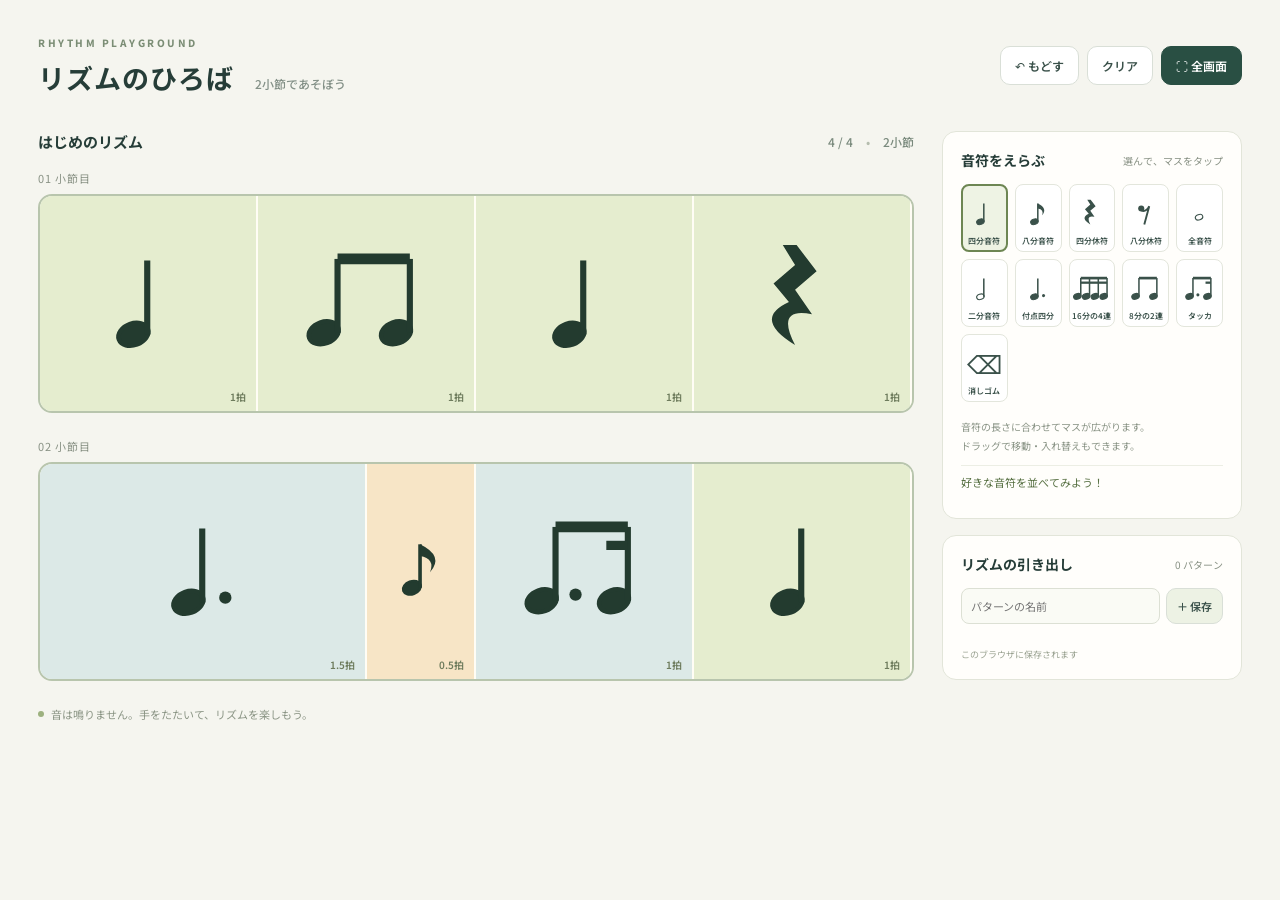
==== rhythm-standalone.html @ ad48a7c7 "Add two-bar rhythm playground with standalone offline app" ====
<!doctype html>
<html lang="ja"><head><meta charset="UTF-8"><meta name="viewport" content="width=device-width,initial-scale=1"><title>リズムのひろば</title><style>@import url('https://fonts.googleapis.com/css2?family=Noto+Sans+JP:wght@400;500;600;700;800&display=swap');
:root{font-family:'Noto Sans JP',sans-serif;color:#263d38;background:#f5f5ef;font-synthesis:none}*{box-sizing:border-box}body{margin:0;padding:28px 38px 16px}button,input{font:inherit}button{cursor:pointer;border:1px solid #d9dfd7;border-radius:10px;background:#fff;color:#3a514a;padding:10px 14px;font-weight:600}button:hover{background:#edf1e8}button:focus-visible,input:focus-visible{outline:3px solid #df9f46;outline-offset:3px}.eyebrow{font-size:10px;font-weight:800;letter-spacing:2.5px;color:#7b8d75}header{display:flex;justify-content:space-between;align-items:center;margin-bottom:28px}h1{font-size:27px;letter-spacing:1px;margin:6px 0}h1 span{font-size:12px;font-weight:500;letter-spacing:0;margin-left:14px;color:#839087}.header-actions{display:flex;gap:8px}.header-actions button{font-size:12px}#fullscreen{background:#294f43;color:white;border-color:#294f43}main{display:grid;grid-template-columns:minmax(0,1fr) 300px;gap:28px;max-width:1800px;margin:auto}.workspace{min-width:0}.board-heading{display:flex;justify-content:space-between;align-items:center;margin:0 0 18px;font-weight:700;font-size:15px}.meter{font-size:12px;color:#7a8a7d;font-weight:500}.meter i{padding:0 10px;color:#b5bdae}#board{display:flex;flex-direction:column;gap:25px}.bar-label{font-size:11px;color:#889184;margin-bottom:8px;letter-spacing:1px}.bar{position:relative;width:100%;aspect-ratio:4;display:grid;grid-template-columns:repeat(4,1fr);border:2px solid #b8c5ad;border-radius:14px;overflow:hidden;background:#fffef9}.beat{border-right:2px solid #dce3d3;position:relative}.beat:last-child{border:0}.beat-number{position:absolute;bottom:8px;left:12px;color:#a8b29f;font-size:11px;font-weight:600}.slot{position:absolute;top:0;bottom:0;border:0;border-radius:0;padding:0;background:transparent;width:12.5%}.slot:hover{background:#ecf0e3}.note{position:absolute;top:0;bottom:0;padding:12px 6px 22px;border:0;border-right:2px solid #fffdf5;border-radius:0;display:flex;align-items:center;justify-content:center;background:#e5edcf;color:#233b2f;cursor:grab}.note:hover{background:#d8e5b9}.note[data-kind="eighth"],.note[data-kind="eighthRest"]{background:#f7e5c6}.note[data-kind="dotted"],.note[data-kind="takka"]{background:#dce9e7}.note[data-kind="half"],.note[data-kind="whole"]{background:#e8e3f0}.note svg{height:85%;width:100%;max-width:210px;overflow:visible;pointer-events:none}.note .duration{position:absolute;bottom:7px;right:10px;font-size:10px;color:#6e7c5d}.tools,.saved{background:#fffefb;border:1px solid #e2e5d9;border-radius:14px;padding:18px}.section-title{display:flex;align-items:center;justify-content:space-between;gap:8px;margin-bottom:14px}h2{font-size:14px;margin:0}.section-title>span{font-size:10px;color:#889184}#palette{display:grid;grid-template-columns:repeat(5,1fr);gap:7px}.pick{padding:6px 2px 5px;border-radius:8px;display:flex;align-items:center;flex-direction:column;border:1px solid #e3e6dc;min-width:0}.pick svg{width:40px;height:44px}.pick span{font-size:8px;white-space:nowrap}.pick.active{border:2px solid #6d8653;background:#eef3e4;padding:5px 1px 4px}.hint{font-size:10px;line-height:1.9;color:#8a9486;margin:15px 0 10px}#message{font-size:11px;color:#577042;min-height:35px;padding-top:8px;border-top:1px solid #eceee4}.saved{margin-top:16px}.save-form{display:flex;gap:6px}input{min-width:0;width:100%;border:1px solid #dce0d4;border-radius:8px;padding:9px;font-size:11px;background:#fafbf5}.save-form button{white-space:nowrap;padding:8px 10px;font-size:11px;background:#edf2e4}#patterns{margin-top:12px;display:flex;flex-direction:column;gap:6px}.pattern{display:flex;align-items:center;border:1px solid #e8ebdf;border-radius:8px;overflow:hidden}.pattern.chosen{border-color:#8da577;background:#f0f4e9}.load{flex:1;text-align:left;border:0;background:transparent;padding:10px;font-size:11px;border-radius:0}.delete{border:0;background:transparent;color:#a0a998;padding:8px 10px;font-size:15px}.storage-note{font-size:9px;color:#9aa291;margin:12px 0 0}footer{font-size:11px;color:#8b9585;display:flex;align-items:center;gap:7px;margin-top:25px}.dot{height:6px;width:6px;background:#9db17f;border-radius:50%}body.present aside,body.present footer,body.present h1 span{display:none}body.present main{grid-template-columns:1fr;max-width:min(150vh,1800px)}body.present header{margin-bottom:12px}body.present #board{gap:12px}body.present .bar-label{margin-bottom:3px}@media(min-width:1500px){main{grid-template-columns:minmax(0,1fr) 340px}.pick span{font-size:9px}}@media(max-width:950px){body{padding:20px}main{grid-template-columns:1fr}aside{display:grid;grid-template-columns:1fr 1fr;gap:16px}.saved{margin:0}header{gap:12px}h1 span{display:none}#palette{grid-template-columns:repeat(5,1fr)}}@media(max-width:550px){body{padding:14px}header{align-items:flex-start}h1{font-size:21px}.header-actions{flex-wrap:wrap;justify-content:flex-end}.header-actions button{padding:7px;font-size:10px}aside{grid-template-columns:1fr}.bar{border-radius:8px}.note{padding:6px 2px 16px}.note .duration{font-size:8px;bottom:4px;right:4px}.beat-number{bottom:4px;left:6px}}
</style></head>
<body><header><div><span class="eyebrow">RHYTHM PLAYGROUND</span><h1>リズムのひろば <span>2小節であそぼう</span></h1></div><div class="header-actions"><button id="undo">↶ もどす</button><button id="clear">クリア</button><button id="fullscreen">⛶ 全画面</button></div></header>
<main><section class="workspace"><div class="board-heading"><span id="pattern-title">はじめのリズム</span><span class="meter">4 / 4 <i>•</i> 2小節</span></div><div id="board" aria-label="2小節のリズム"></div></section>
<aside><section class="tools"><div class="section-title"><h2>音符をえらぶ</h2><span>選んで、マスをタップ</span></div><div id="palette"></div><p class="hint">音符の長さに合わせてマスが広がります。<br>ドラッグで移動・入れ替えもできます。</p><div id="message" role="status" aria-live="polite">好きな音符を並べてみよう！</div></section>
<section class="saved"><div class="section-title"><h2>リズムの引き出し</h2><span id="save-count"></span></div><div class="save-form"><input id="name" maxlength="30" placeholder="パターンの名前" aria-label="保存するパターンの名前"><button id="save">＋ 保存</button></div><div id="patterns"></div><p class="storage-note">このブラウザに保存されます</p></section></aside></main><footer><span class="dot"></span>音は鳴りません。手をたたいて、リズムを楽しもう。</footer><script>const TYPES=[['quarter','四分音符',2],['eighth','八分音符',1],['quarterRest','四分休符',2],['eighthRest','八分休符',1],['whole','全音符',8],['half','二分音符',4],['dotted','付点四分',3],['sixteenths','16分の4連',2],['eighths','8分の2連',2],['takka','タッカ',2]];
const head=(x,y,open=false)=>`<ellipse cx="${x}" cy="${y}" rx="10" ry="7" transform="rotate(-20 ${x} ${y})" fill="${open?'white':'currentColor'}" stroke="currentColor" stroke-width="3"/>`;
const stem=(x,y)=>`<path d="M${x+9} ${y}V${y-48}" stroke="currentColor" stroke-width="4"/>`;
function symbol(kind){let s='';if(kind==='whole')s=head(50,61,true);else if(kind==='quarterRest')s='<path d="M49 15L62 32L48 44L59 60Q35 55 48 80Q20 63 44 52L34 40L48 28L40 15Z" fill="currentColor"/>';else if(kind==='eighthRest')s='<circle cx="40" cy="38" r="8" fill="currentColor"/><path d="M41 44Q53 48 61 32L48 80" fill="none" stroke="currentColor" stroke-width="5"/>';else if(['sixteenths','eighths','takka'].includes(kind)){const xs=kind==='sixteenths'?[14,37,60,83]:[25,72];s=xs.map(x=>head(x,72)+stem(x,72)).join('');s+=`<path d="M${xs[0]+9} 24H${xs.at(-1)+9}" stroke="currentColor" stroke-width="7"/>`;if(kind==='sixteenths')s+=`<path d="M23 36H92" stroke="currentColor" stroke-width="6"/>`;if(kind==='takka')s+='<circle cx="47" cy="68" r="4" fill="currentColor"/><path d="M67 36H81" stroke="currentColor" stroke-width="6"/>';}else{s=head(43,73,kind==='half')+stem(43,73);if(kind==='eighth')s+='<path d="M52 25Q79 38 63 56Q69 41 52 38Z" fill="currentColor"/>';if(kind==='dotted')s+='<circle cx="67" cy="70" r="4" fill="currentColor"/>';}return `<svg viewBox="0 0 105 100" aria-hidden="true">${s}</svg>`;}
let notes=[{bar:0,start:0,kind:'quarter'},{bar:0,start:2,kind:'eighths'},{bar:0,start:4,kind:'quarter'},{bar:0,start:6,kind:'quarterRest'},{bar:1,start:0,kind:'dotted'},{bar:1,start:3,kind:'eighth'},{bar:1,start:4,kind:'takka'},{bar:1,start:6,kind:'quarter'}];let selected='quarter',history=[],active=null,drag=null;
const $=s=>document.querySelector(s),len=k=>TYPES.find(t=>t[0]===k)[2],copy=x=>JSON.parse(JSON.stringify(x));let patterns=[];try{patterns=JSON.parse(localStorage.getItem('rhythm-patterns-v1')||'[]');if(!Array.isArray(patterns))patterns=[];patterns=patterns.filter(p=>typeof p.name==='string'&&Array.isArray(p.notes)&&p.notes.every(n=>[0,1].includes(n.bar)&&Number.isInteger(n.start)&&n.start>=0&&TYPES.some(t=>t[0]===n.kind)&&n.start+len(n.kind)<=8));}catch{}
function say(t){$('#message').textContent=t;}function remember(){history.push(copy(notes));if(history.length>40)history.shift();}function changed(){active=null;$('#pattern-title').textContent='編集中のリズム';render();}function place(bar,start){if(selected==='erase'){const hit=notes.find(n=>n.bar===bar&&start>=n.start&&start<n.start+len(n.kind));if(hit){remember();notes=notes.filter(n=>n!==hit);changed();}return;}const size=len(selected);if(start+size>8){say('小節の中に収まる場所を選んでね。');return;}remember();notes=notes.filter(n=>n.bar!==bar||n.start>=start+size||n.start+len(n.kind)<=start);notes.push({bar,start,kind:selected});changed();say('配置しました。ほかの音符も並べてみよう！');}
function move(targetBar,targetStart){if(!drag)return;const source=notes.find(n=>n.bar===drag.bar&&n.start===drag.start);if(!source)return;const target=notes.find(n=>n.bar===targetBar&&targetStart>=n.start&&targetStart<n.start+len(n.kind));if(target===source)return;const moved={...source,bar:targetBar,start:target?target.start:targetStart};let next=notes.filter(n=>n!==source&&n!==target).concat(moved);if(target)next.push({...target,bar:source.bar,start:source.start});const valid=next.every((a,i)=>a.start+len(a.kind)<=8&&next.every((b,j)=>i===j||a.bar!==b.bar||a.start+len(a.kind)<=b.start||b.start+len(b.kind)<=a.start));if(!valid){say('長さが収まらないため入れ替えできません。空いている場所へ移動してね。');return;}remember();notes=next;changed();say(target?'音符を入れ替えました。':'音符を移動しました。');}
function render(){const board=$('#board');board.replaceChildren();for(let bar=0;bar<2;bar++){const wrap=document.createElement('div');wrap.innerHTML=`<div class="bar-label">${String(bar+1).padStart(2,'0')} 小節目</div><div class="bar">${[1,2,3,4].map(i=>`<div class="beat"><span class="beat-number">${i}</span></div>`).join('')}</div>`;const row=wrap.querySelector('.bar');for(let start=0;start<8;start++){const slot=document.createElement('button');slot.className='slot';slot.style.left=`${start*12.5}%`;slot.setAttribute('aria-label',`${bar+1}小節目 ${start/2+1}拍目に配置`);slot.onclick=()=>place(bar,start);row.append(slot);}for(const n of notes.filter(n=>n.bar===bar)){const tile=document.createElement('button');tile.className='note';tile.dataset.kind=n.kind;tile.style.left=`${n.start*12.5}%`;tile.style.width=`${len(n.kind)*12.5}%`;tile.draggable=true;tile.setAttribute('aria-label',`${bar+1}小節目 ${n.start/2+1}拍目 ${TYPES.find(t=>t[0]===n.kind)[1]}`);tile.innerHTML=symbol(n.kind)+`<span class="duration">${len(n.kind)/2}拍</span>`;tile.onclick=e=>{const rect=tile.getBoundingClientRect();const offset=Math.min(len(n.kind)-1,Math.floor((e.clientX-rect.left)/(rect.width/len(n.kind))));place(bar,e.detail===0?n.start:n.start+Math.max(0,offset));};tile.ondragstart=e=>{drag={bar:n.bar,start:n.start};e.dataTransfer.setData('text/plain','rhythm');e.dataTransfer.effectAllowed='move';};tile.ondragend=()=>drag=null;row.append(tile);}row.ondragover=e=>{e.preventDefault();e.dataTransfer.dropEffect='move';};row.ondrop=e=>{e.preventDefault();const r=row.getBoundingClientRect();move(bar,Math.max(0,Math.min(7,Math.floor((e.clientX-r.left)/r.width*8))));drag=null;};board.append(wrap);}$('#undo').disabled=!history.length;renderPatterns();}
for(const [kind,label]of [...TYPES,['erase','消しゴム']]){const b=document.createElement('button');b.className='pick'+(kind===selected?' active':'');b.innerHTML=kind==='erase'?'<span style="height:44px;font-size:25px;padding-top:4px">⌫</span><span>消しゴム</span>':symbol(kind)+`<span>${label}</span>`;b.title=label;b.setAttribute('aria-pressed',kind===selected);b.onclick=()=>{selected=kind;document.querySelectorAll('.pick').forEach(x=>{x.classList.toggle('active',x===b);x.setAttribute('aria-pressed',x===b);});say(kind==='erase'?'消したい音符をタップしてね。':`${label}を置く場所をタップしてね。`);};$('#palette').append(b);}
function persist(){try{localStorage.setItem('rhythm-patterns-v1',JSON.stringify(patterns));return true;}catch{say('保存できませんでした。ブラウザの保存容量・設定を確認してください。');return false;}}
function renderPatterns(){$('#patterns').replaceChildren();$('#save-count').textContent=`${patterns.length} パターン`;for(const p of patterns){const row=document.createElement('div');row.className='pattern'+(active===p.id?' chosen':'');const load=document.createElement('button');load.className='load';load.textContent='▦  '+p.name;load.onclick=()=>{remember();notes=copy(p.notes);active=p.id;$('#name').value=p.name;$('#pattern-title').textContent=p.name;render();say('保存したリズムを開きました。');};const del=document.createElement('button');del.className='delete';del.textContent='×';del.setAttribute('aria-label',p.name+'を削除');del.onclick=()=>{if(!confirm(`「${p.name}」を削除しますか？`))return;const previous=patterns;patterns=patterns.filter(x=>x.id!==p.id);if(!persist())patterns=previous;renderPatterns();};row.append(load,del);$('#patterns').append(row);}}
$('#save').onclick=()=>{const name=$('#name').value.trim()||`リズム ${patterns.length+1}`;const p={id:crypto.randomUUID(),name,notes:copy(notes)};patterns.push(p);if(!persist()){patterns.pop();return;}active=p.id;$('#pattern-title').textContent=name;$('#name').value='';renderPatterns();say('リズムを保存しました！');};$('#undo').onclick=()=>{if(history.length){notes=history.pop();changed();say('ひとつ前に戻しました。');}};$('#clear').onclick=()=>{remember();notes=[];changed();say('マスを空にしました。');};$('#fullscreen').onclick=async()=>{if(document.fullscreenElement){await document.exitFullscreen();return;}document.body.classList.toggle('present');if(document.body.classList.contains('present'))try{await document.documentElement.requestFullscreen();}catch{say('表示を大きくしました。ブラウザの全画面機能も使えます。');}};document.addEventListener('fullscreenchange',()=>{document.body.classList.toggle('present',!!document.fullscreenElement);$('#fullscreen').textContent=document.fullscreenElement?'⛶ 編集に戻る':'⛶ 全画面';});render();
</script></body></html>
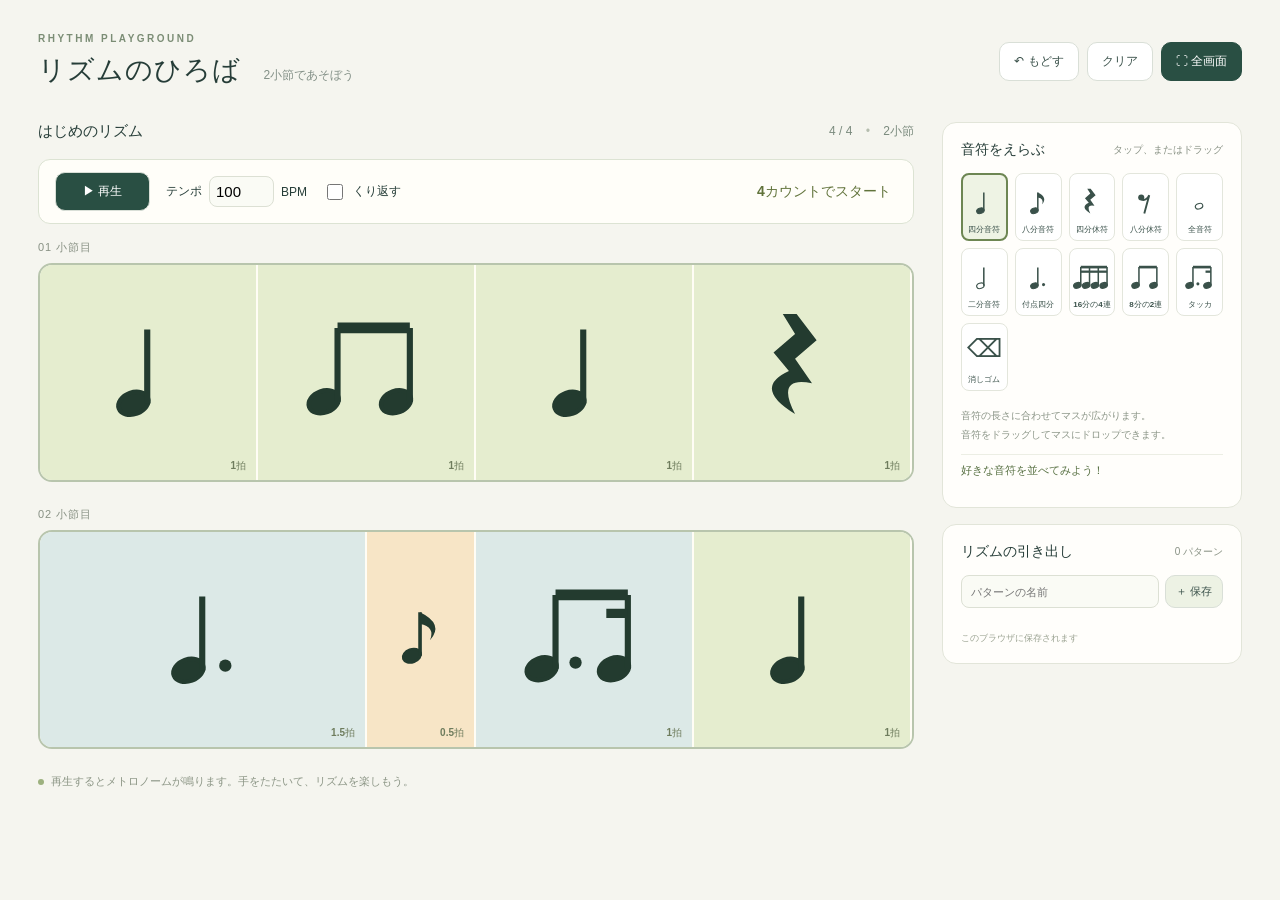
==== commit 1231953d: "Add count-in metronome, beat highlighting and palette drop" ====
--- a/rhythm-standalone.html
+++ b/rhythm-standalone.html
@@ -1,11 +1,11 @@
 <!doctype html>
-<html lang="ja"><head><meta charset="UTF-8"><meta name="viewport" content="width=device-width,initial-scale=1"><title>リズムのひろば</title><style>@import url('https://fonts.googleapis.com/css2?family=Noto+Sans+JP:wght@400;500;600;700;800&display=swap');
-:root{font-family:'Noto Sans JP',sans-serif;color:#263d38;background:#f5f5ef;font-synthesis:none}*{box-sizing:border-box}body{margin:0;padding:28px 38px 16px}button,input{font:inherit}button{cursor:pointer;border:1px solid #d9dfd7;border-radius:10px;background:#fff;color:#3a514a;padding:10px 14px;font-weight:600}button:hover{background:#edf1e8}button:focus-visible,input:focus-visible{outline:3px solid #df9f46;outline-offset:3px}.eyebrow{font-size:10px;font-weight:800;letter-spacing:2.5px;color:#7b8d75}header{display:flex;justify-content:space-between;align-items:center;margin-bottom:28px}h1{font-size:27px;letter-spacing:1px;margin:6px 0}h1 span{font-size:12px;font-weight:500;letter-spacing:0;margin-left:14px;color:#839087}.header-actions{display:flex;gap:8px}.header-actions button{font-size:12px}#fullscreen{background:#294f43;color:white;border-color:#294f43}main{display:grid;grid-template-columns:minmax(0,1fr) 300px;gap:28px;max-width:1800px;margin:auto}.workspace{min-width:0}.board-heading{display:flex;justify-content:space-between;align-items:center;margin:0 0 18px;font-weight:700;font-size:15px}.meter{font-size:12px;color:#7a8a7d;font-weight:500}.meter i{padding:0 10px;color:#b5bdae}#board{display:flex;flex-direction:column;gap:25px}.bar-label{font-size:11px;color:#889184;margin-bottom:8px;letter-spacing:1px}.bar{position:relative;width:100%;aspect-ratio:4;display:grid;grid-template-columns:repeat(4,1fr);border:2px solid #b8c5ad;border-radius:14px;overflow:hidden;background:#fffef9}.beat{border-right:2px solid #dce3d3;position:relative}.beat:last-child{border:0}.beat-number{position:absolute;bottom:8px;left:12px;color:#a8b29f;font-size:11px;font-weight:600}.slot{position:absolute;top:0;bottom:0;border:0;border-radius:0;padding:0;background:transparent;width:12.5%}.slot:hover{background:#ecf0e3}.note{position:absolute;top:0;bottom:0;padding:12px 6px 22px;border:0;border-right:2px solid #fffdf5;border-radius:0;display:flex;align-items:center;justify-content:center;background:#e5edcf;color:#233b2f;cursor:grab}.note:hover{background:#d8e5b9}.note[data-kind="eighth"],.note[data-kind="eighthRest"]{background:#f7e5c6}.note[data-kind="dotted"],.note[data-kind="takka"]{background:#dce9e7}.note[data-kind="half"],.note[data-kind="whole"]{background:#e8e3f0}.note svg{height:85%;width:100%;max-width:210px;overflow:visible;pointer-events:none}.note .duration{position:absolute;bottom:7px;right:10px;font-size:10px;color:#6e7c5d}.tools,.saved{background:#fffefb;border:1px solid #e2e5d9;border-radius:14px;padding:18px}.section-title{display:flex;align-items:center;justify-content:space-between;gap:8px;margin-bottom:14px}h2{font-size:14px;margin:0}.section-title>span{font-size:10px;color:#889184}#palette{display:grid;grid-template-columns:repeat(5,1fr);gap:7px}.pick{padding:6px 2px 5px;border-radius:8px;display:flex;align-items:center;flex-direction:column;border:1px solid #e3e6dc;min-width:0}.pick svg{width:40px;height:44px}.pick span{font-size:8px;white-space:nowrap}.pick.active{border:2px solid #6d8653;background:#eef3e4;padding:5px 1px 4px}.hint{font-size:10px;line-height:1.9;color:#8a9486;margin:15px 0 10px}#message{font-size:11px;color:#577042;min-height:35px;padding-top:8px;border-top:1px solid #eceee4}.saved{margin-top:16px}.save-form{display:flex;gap:6px}input{min-width:0;width:100%;border:1px solid #dce0d4;border-radius:8px;padding:9px;font-size:11px;background:#fafbf5}.save-form button{white-space:nowrap;padding:8px 10px;font-size:11px;background:#edf2e4}#patterns{margin-top:12px;display:flex;flex-direction:column;gap:6px}.pattern{display:flex;align-items:center;border:1px solid #e8ebdf;border-radius:8px;overflow:hidden}.pattern.chosen{border-color:#8da577;background:#f0f4e9}.load{flex:1;text-align:left;border:0;background:transparent;padding:10px;font-size:11px;border-radius:0}.delete{border:0;background:transparent;color:#a0a998;padding:8px 10px;font-size:15px}.storage-note{font-size:9px;color:#9aa291;margin:12px 0 0}footer{font-size:11px;color:#8b9585;display:flex;align-items:center;gap:7px;margin-top:25px}.dot{height:6px;width:6px;background:#9db17f;border-radius:50%}body.present aside,body.present footer,body.present h1 span{display:none}body.present main{grid-template-columns:1fr;max-width:min(150vh,1800px)}body.present header{margin-bottom:12px}body.present #board{gap:12px}body.present .bar-label{margin-bottom:3px}@media(min-width:1500px){main{grid-template-columns:minmax(0,1fr) 340px}.pick span{font-size:9px}}@media(max-width:950px){body{padding:20px}main{grid-template-columns:1fr}aside{display:grid;grid-template-columns:1fr 1fr;gap:16px}.saved{margin:0}header{gap:12px}h1 span{display:none}#palette{grid-template-columns:repeat(5,1fr)}}@media(max-width:550px){body{padding:14px}header{align-items:flex-start}h1{font-size:21px}.header-actions{flex-wrap:wrap;justify-content:flex-end}.header-actions button{padding:7px;font-size:10px}aside{grid-template-columns:1fr}.bar{border-radius:8px}.note{padding:6px 2px 16px}.note .duration{font-size:8px;bottom:4px;right:4px}.beat-number{bottom:4px;left:6px}}
+<html lang="ja"><head><meta charset="UTF-8"><meta name="viewport" content="width=device-width,initial-scale=1"><title>リズムのひろば</title><style>:root{font-family:'Noto Sans JP',sans-serif;color:#263d38;background:#f5f5ef;font-synthesis:none}*{box-sizing:border-box}body{margin:0;padding:28px 38px 16px}button,input{font:inherit}button{cursor:pointer;border:1px solid #d9dfd7;border-radius:10px;background:#fff;color:#3a514a;padding:10px 14px;font-weight:600}button:hover{background:#edf1e8}button:focus-visible,input:focus-visible{outline:3px solid #df9f46;outline-offset:3px}.eyebrow{font-size:10px;font-weight:800;letter-spacing:2.5px;color:#7b8d75}header{display:flex;justify-content:space-between;align-items:center;margin-bottom:28px}h1{font-size:27px;letter-spacing:1px;margin:6px 0}h1 span{font-size:12px;font-weight:500;letter-spacing:0;margin-left:14px;color:#839087}.header-actions{display:flex;gap:8px}.header-actions button{font-size:12px}#fullscreen{background:#294f43;color:white;border-color:#294f43}main{display:grid;grid-template-columns:minmax(0,1fr) 300px;gap:28px;max-width:1800px;margin:auto}.workspace{min-width:0}.board-heading{display:flex;justify-content:space-between;align-items:center;margin:0 0 18px;font-weight:700;font-size:15px}.meter{font-size:12px;color:#7a8a7d;font-weight:500}.meter i{padding:0 10px;color:#b5bdae}#board{display:flex;flex-direction:column;gap:25px}.bar-label{font-size:11px;color:#889184;margin-bottom:8px;letter-spacing:1px}.bar{position:relative;width:100%;aspect-ratio:4;display:grid;grid-template-columns:repeat(4,1fr);border:2px solid #b8c5ad;border-radius:14px;overflow:hidden;background:#fffef9}.beat{border-right:2px solid #dce3d3;position:relative}.beat:last-child{border:0}.beat-number{position:absolute;bottom:8px;left:12px;color:#a8b29f;font-size:11px;font-weight:600}.slot{position:absolute;top:0;bottom:0;border:0;border-radius:0;padding:0;background:transparent;width:12.5%}.slot:hover{background:#ecf0e3}.note{position:absolute;top:0;bottom:0;padding:12px 6px 22px;border:0;border-right:2px solid #fffdf5;border-radius:0;display:flex;align-items:center;justify-content:center;background:#e5edcf;color:#233b2f;cursor:grab}.note:hover{background:#d8e5b9}.note[data-kind="eighth"],.note[data-kind="eighthRest"]{background:#f7e5c6}.note[data-kind="dotted"],.note[data-kind="takka"]{background:#dce9e7}.note[data-kind="half"],.note[data-kind="whole"]{background:#e8e3f0}.note svg{height:85%;width:100%;max-width:210px;overflow:visible;pointer-events:none}.note .duration{position:absolute;bottom:7px;right:10px;font-size:10px;color:#6e7c5d}.tools,.saved{background:#fffefb;border:1px solid #e2e5d9;border-radius:14px;padding:18px}.section-title{display:flex;align-items:center;justify-content:space-between;gap:8px;margin-bottom:14px}h2{font-size:14px;margin:0}.section-title>span{font-size:10px;color:#889184}#palette{display:grid;grid-template-columns:repeat(5,1fr);gap:7px}.pick{padding:6px 2px 5px;border-radius:8px;display:flex;align-items:center;flex-direction:column;border:1px solid #e3e6dc;min-width:0}.pick svg{width:40px;height:44px}.pick span{font-size:8px;white-space:nowrap}.pick.active{border:2px solid #6d8653;background:#eef3e4;padding:5px 1px 4px}.hint{font-size:10px;line-height:1.9;color:#8a9486;margin:15px 0 10px}#message{font-size:11px;color:#577042;min-height:35px;padding-top:8px;border-top:1px solid #eceee4}.saved{margin-top:16px}.save-form{display:flex;gap:6px}input{min-width:0;width:100%;border:1px solid #dce0d4;border-radius:8px;padding:9px;font-size:11px;background:#fafbf5}.save-form button{white-space:nowrap;padding:8px 10px;font-size:11px;background:#edf2e4}#patterns{margin-top:12px;display:flex;flex-direction:column;gap:6px}.pattern{display:flex;align-items:center;border:1px solid #e8ebdf;border-radius:8px;overflow:hidden}.pattern.chosen{border-color:#8da577;background:#f0f4e9}.load{flex:1;text-align:left;border:0;background:transparent;padding:10px;font-size:11px;border-radius:0}.delete{border:0;background:transparent;color:#a0a998;padding:8px 10px;font-size:15px}.storage-note{font-size:9px;color:#9aa291;margin:12px 0 0}footer{font-size:11px;color:#8b9585;display:flex;align-items:center;gap:7px;margin-top:25px}.dot{height:6px;width:6px;background:#9db17f;border-radius:50%}body.present aside,body.present footer,body.present h1 span{display:none}body.present main{grid-template-columns:1fr;max-width:min(150vh,1800px)}body.present header{margin-bottom:12px}body.present #board{gap:12px}body.present .bar-label{margin-bottom:3px}@media(min-width:1500px){main{grid-template-columns:minmax(0,1fr) 340px}.pick span{font-size:9px}}@media(max-width:950px){body{padding:20px}main{grid-template-columns:1fr}aside{display:grid;grid-template-columns:1fr 1fr;gap:16px}.saved{margin:0}header{gap:12px}h1 span{display:none}#palette{grid-template-columns:repeat(5,1fr)}}@media(max-width:550px){body{padding:14px}header{align-items:flex-start}h1{font-size:21px}.header-actions{flex-wrap:wrap;justify-content:flex-end}.header-actions button{padding:7px;font-size:10px}aside{grid-template-columns:1fr}.bar{border-radius:8px}.note{padding:6px 2px 16px}.note .duration{font-size:8px;bottom:4px;right:4px}.beat-number{bottom:4px;left:6px}}
+.transport{display:flex;align-items:center;gap:16px;flex-wrap:wrap;margin-bottom:16px;padding:12px 16px;background:#fffef9;border:1px solid #dce3d3;border-radius:12px;font-size:12px}.transport #play{background:#294f43;color:white;min-width:95px}.tempo-label,.loop-label{display:flex;align-items:center;gap:7px}.tempo-label input{width:65px;font-size:15px;padding:6px}.loop-label input{width:16px;height:16px;accent-color:#294f43}#play-status{margin-left:auto;font-weight:700;color:#61733b;font-size:14px;min-width:140px}.beat-cursor{position:absolute;top:0;bottom:0;width:25%;pointer-events:none;z-index:4;background:rgba(255,198,53,.24);box-shadow:inset 0 0 0 5px #e4a92d}.note.playing-note svg{filter:drop-shadow(0 0 5px #e6a832);color:#805400}.drop-preview{display:none;position:absolute;top:0;bottom:0;z-index:6;pointer-events:none;background:#b7dfb577;box-shadow:inset 0 0 0 4px #488356}.drop-preview.visible{display:block}.drop-preview.invalid{background:#f3aaaa88;box-shadow:inset 0 0 0 4px #bd5252}.pick[draggable=true]{cursor:grab}body.present main{max-width:min(136vh,1800px)}body.present .transport{padding:7px 12px;margin-bottom:10px}body.present .board-heading{margin-bottom:8px}@media(max-width:550px){.transport{gap:10px;padding:10px}#play-status{width:100%;margin:0}}
 </style></head>
 <body><header><div><span class="eyebrow">RHYTHM PLAYGROUND</span><h1>リズムのひろば <span>2小節であそぼう</span></h1></div><div class="header-actions"><button id="undo">↶ もどす</button><button id="clear">クリア</button><button id="fullscreen">⛶ 全画面</button></div></header>
-<main><section class="workspace"><div class="board-heading"><span id="pattern-title">はじめのリズム</span><span class="meter">4 / 4 <i>•</i> 2小節</span></div><div id="board" aria-label="2小節のリズム"></div></section>
-<aside><section class="tools"><div class="section-title"><h2>音符をえらぶ</h2><span>選んで、マスをタップ</span></div><div id="palette"></div><p class="hint">音符の長さに合わせてマスが広がります。<br>ドラッグで移動・入れ替えもできます。</p><div id="message" role="status" aria-live="polite">好きな音符を並べてみよう！</div></section>
-<section class="saved"><div class="section-title"><h2>リズムの引き出し</h2><span id="save-count"></span></div><div class="save-form"><input id="name" maxlength="30" placeholder="パターンの名前" aria-label="保存するパターンの名前"><button id="save">＋ 保存</button></div><div id="patterns"></div><p class="storage-note">このブラウザに保存されます</p></section></aside></main><footer><span class="dot"></span>音は鳴りません。手をたたいて、リズムを楽しもう。</footer><script>const TYPES=[['quarter','四分音符',2],['eighth','八分音符',1],['quarterRest','四分休符',2],['eighthRest','八分休符',1],['whole','全音符',8],['half','二分音符',4],['dotted','付点四分',3],['sixteenths','16分の4連',2],['eighths','8分の2連',2],['takka','タッカ',2]];
+<main><section class="workspace"><div class="board-heading"><span id="pattern-title">はじめのリズム</span><span class="meter">4 / 4 <i>•</i> 2小節</span></div><div class="transport" aria-label="メトロノーム"><button id="play" aria-pressed="false">▶ 再生</button><label class="tempo-label">テンポ <input id="tempo" type="number" min="40" max="240" value="100" inputmode="numeric"> BPM</label><label class="loop-label"><input id="loop" type="checkbox">くり返す</label><output id="play-status" role="status" aria-live="polite">4カウントでスタート</output></div><div id="board" aria-label="2小節のリズム"></div></section>
+<aside><section class="tools"><div class="section-title"><h2>音符をえらぶ</h2><span>タップ、またはドラッグ</span></div><div id="palette"></div><p class="hint">音符の長さに合わせてマスが広がります。<br>音符をドラッグしてマスにドロップできます。</p><div id="message" role="status" aria-live="polite">好きな音符を並べてみよう！</div></section>
+<section class="saved"><div class="section-title"><h2>リズムの引き出し</h2><span id="save-count"></span></div><div class="save-form"><input id="name" maxlength="30" placeholder="パターンの名前" aria-label="保存するパターンの名前"><button id="save">＋ 保存</button></div><div id="patterns"></div><p class="storage-note">このブラウザに保存されます</p></section></aside></main><footer><span class="dot"></span>再生するとメトロノームが鳴ります。手をたたいて、リズムを楽しもう。</footer><script>const TYPES=[['quarter','四分音符',2],['eighth','八分音符',1],['quarterRest','四分休符',2],['eighthRest','八分休符',1],['whole','全音符',8],['half','二分音符',4],['dotted','付点四分',3],['sixteenths','16分の4連',2],['eighths','8分の2連',2],['takka','タッカ',2]];
 const head=(x,y,open=false)=>`<ellipse cx="${x}" cy="${y}" rx="10" ry="7" transform="rotate(-20 ${x} ${y})" fill="${open?'white':'currentColor'}" stroke="currentColor" stroke-width="3"/>`;
 const stem=(x,y)=>`<path d="M${x+9} ${y}V${y-48}" stroke="currentColor" stroke-width="4"/>`;
 function symbol(kind){let s='';if(kind==='whole')s=head(50,61,true);else if(kind==='quarterRest')s='<path d="M49 15L62 32L48 44L59 60Q35 55 48 80Q20 63 44 52L34 40L48 28L40 15Z" fill="currentColor"/>';else if(kind==='eighthRest')s='<circle cx="40" cy="38" r="8" fill="currentColor"/><path d="M41 44Q53 48 61 32L48 80" fill="none" stroke="currentColor" stroke-width="5"/>';else if(['sixteenths','eighths','takka'].includes(kind)){const xs=kind==='sixteenths'?[14,37,60,83]:[25,72];s=xs.map(x=>head(x,72)+stem(x,72)).join('');s+=`<path d="M${xs[0]+9} 24H${xs.at(-1)+9}" stroke="currentColor" stroke-width="7"/>`;if(kind==='sixteenths')s+=`<path d="M23 36H92" stroke="currentColor" stroke-width="6"/>`;if(kind==='takka')s+='<circle cx="47" cy="68" r="4" fill="currentColor"/><path d="M67 36H81" stroke="currentColor" stroke-width="6"/>';}else{s=head(43,73,kind==='half')+stem(43,73);if(kind==='eighth')s+='<path d="M52 25Q79 38 63 56Q69 41 52 38Z" fill="currentColor"/>';if(kind==='dotted')s+='<circle cx="67" cy="70" r="4" fill="currentColor"/>';}return `<svg viewBox="0 0 105 100" aria-hidden="true">${s}</svg>`;}
@@ -13,9 +13,26 @@
 const $=s=>document.querySelector(s),len=k=>TYPES.find(t=>t[0]===k)[2],copy=x=>JSON.parse(JSON.stringify(x));let patterns=[];try{patterns=JSON.parse(localStorage.getItem('rhythm-patterns-v1')||'[]');if(!Array.isArray(patterns))patterns=[];patterns=patterns.filter(p=>typeof p.name==='string'&&Array.isArray(p.notes)&&p.notes.every(n=>[0,1].includes(n.bar)&&Number.isInteger(n.start)&&n.start>=0&&TYPES.some(t=>t[0]===n.kind)&&n.start+len(n.kind)<=8));}catch{}
 function say(t){$('#message').textContent=t;}function remember(){history.push(copy(notes));if(history.length>40)history.shift();}function changed(){active=null;$('#pattern-title').textContent='編集中のリズム';render();}function place(bar,start){if(selected==='erase'){const hit=notes.find(n=>n.bar===bar&&start>=n.start&&start<n.start+len(n.kind));if(hit){remember();notes=notes.filter(n=>n!==hit);changed();}return;}const size=len(selected);if(start+size>8){say('小節の中に収まる場所を選んでね。');return;}remember();notes=notes.filter(n=>n.bar!==bar||n.start>=start+size||n.start+len(n.kind)<=start);notes.push({bar,start,kind:selected});changed();say('配置しました。ほかの音符も並べてみよう！');}
 function move(targetBar,targetStart){if(!drag)return;const source=notes.find(n=>n.bar===drag.bar&&n.start===drag.start);if(!source)return;const target=notes.find(n=>n.bar===targetBar&&targetStart>=n.start&&targetStart<n.start+len(n.kind));if(target===source)return;const moved={...source,bar:targetBar,start:target?target.start:targetStart};let next=notes.filter(n=>n!==source&&n!==target).concat(moved);if(target)next.push({...target,bar:source.bar,start:source.start});const valid=next.every((a,i)=>a.start+len(a.kind)<=8&&next.every((b,j)=>i===j||a.bar!==b.bar||a.start+len(a.kind)<=b.start||b.start+len(b.kind)<=a.start));if(!valid){say('長さが収まらないため入れ替えできません。空いている場所へ移動してね。');return;}remember();notes=next;changed();say(target?'音符を入れ替えました。':'音符を移動しました。');}
-function render(){const board=$('#board');board.replaceChildren();for(let bar=0;bar<2;bar++){const wrap=document.createElement('div');wrap.innerHTML=`<div class="bar-label">${String(bar+1).padStart(2,'0')} 小節目</div><div class="bar">${[1,2,3,4].map(i=>`<div class="beat"><span class="beat-number">${i}</span></div>`).join('')}</div>`;const row=wrap.querySelector('.bar');for(let start=0;start<8;start++){const slot=document.createElement('button');slot.className='slot';slot.style.left=`${start*12.5}%`;slot.setAttribute('aria-label',`${bar+1}小節目 ${start/2+1}拍目に配置`);slot.onclick=()=>place(bar,start);row.append(slot);}for(const n of notes.filter(n=>n.bar===bar)){const tile=document.createElement('button');tile.className='note';tile.dataset.kind=n.kind;tile.style.left=`${n.start*12.5}%`;tile.style.width=`${len(n.kind)*12.5}%`;tile.draggable=true;tile.setAttribute('aria-label',`${bar+1}小節目 ${n.start/2+1}拍目 ${TYPES.find(t=>t[0]===n.kind)[1]}`);tile.innerHTML=symbol(n.kind)+`<span class="duration">${len(n.kind)/2}拍</span>`;tile.onclick=e=>{const rect=tile.getBoundingClientRect();const offset=Math.min(len(n.kind)-1,Math.floor((e.clientX-rect.left)/(rect.width/len(n.kind))));place(bar,e.detail===0?n.start:n.start+Math.max(0,offset));};tile.ondragstart=e=>{drag={bar:n.bar,start:n.start};e.dataTransfer.setData('text/plain','rhythm');e.dataTransfer.effectAllowed='move';};tile.ondragend=()=>drag=null;row.append(tile);}row.ondragover=e=>{e.preventDefault();e.dataTransfer.dropEffect='move';};row.ondrop=e=>{e.preventDefault();const r=row.getBoundingClientRect();move(bar,Math.max(0,Math.min(7,Math.floor((e.clientX-r.left)/r.width*8))));drag=null;};board.append(wrap);}$('#undo').disabled=!history.length;renderPatterns();}
-for(const [kind,label]of [...TYPES,['erase','消しゴム']]){const b=document.createElement('button');b.className='pick'+(kind===selected?' active':'');b.innerHTML=kind==='erase'?'<span style="height:44px;font-size:25px;padding-top:4px">⌫</span><span>消しゴム</span>':symbol(kind)+`<span>${label}</span>`;b.title=label;b.setAttribute('aria-pressed',kind===selected);b.onclick=()=>{selected=kind;document.querySelectorAll('.pick').forEach(x=>{x.classList.toggle('active',x===b);x.setAttribute('aria-pressed',x===b);});say(kind==='erase'?'消したい音符をタップしてね。':`${label}を置く場所をタップしてね。`);};$('#palette').append(b);}
+function render(){const board=$('#board');board.replaceChildren();for(let bar=0;bar<2;bar++){const wrap=document.createElement('div');wrap.innerHTML=`<div class="bar-label">${String(bar+1).padStart(2,'0')} 小節目</div><div class="bar">${[1,2,3,4].map(i=>`<div class="beat"><span class="beat-number">${i}</span></div>`).join('')}</div>`;const row=wrap.querySelector('.bar');for(let start=0;start<8;start++){const slot=document.createElement('button');slot.className='slot';slot.style.left=`${start*12.5}%`;slot.setAttribute('aria-label',`${bar+1}小節目 ${start/2+1}拍目に配置`);slot.onclick=()=>place(bar,start);row.append(slot);}for(const n of notes.filter(n=>n.bar===bar)){const tile=document.createElement('button');tile.className='note';tile.dataset.kind=n.kind;tile.dataset.start=n.start;tile.dataset.length=len(n.kind);tile.style.left=`${n.start*12.5}%`;tile.style.width=`${len(n.kind)*12.5}%`;tile.draggable=true;tile.setAttribute('aria-label',`${bar+1}小節目 ${n.start/2+1}拍目 ${TYPES.find(t=>t[0]===n.kind)[1]}`);tile.innerHTML=symbol(n.kind)+`<span class="duration">${len(n.kind)/2}拍</span>`;tile.onclick=e=>{const rect=tile.getBoundingClientRect();const offset=Math.min(len(n.kind)-1,Math.floor((e.clientX-rect.left)/(rect.width/len(n.kind))));place(bar,e.detail===0?n.start:n.start+Math.max(0,offset));};tile.ondragstart=e=>{drag={bar:n.bar,start:n.start};e.dataTransfer.setData('text/plain','rhythm');e.dataTransfer.effectAllowed='move';};tile.ondragend=clearDrop;row.append(tile);}const preview=document.createElement('div');preview.className='drop-preview';row.append(preview);
+const dropStart=e=>{const r=row.getBoundingClientRect();return Math.max(0,Math.min(7,Math.floor((e.clientX-r.left)/r.width*8)));};
+row.ondragover=e=>{if(!drag)return;e.preventDefault();const start=dropStart(e);const kind=drag.kind||notes.find(n=>n.bar===drag.bar&&n.start===drag.start)?.kind;if(!kind)return;e.dataTransfer.dropEffect=drag.kind?'copy':'move';preview.style.left=`${start*12.5}%`;preview.style.width=`${Math.min(len(kind),8-start)*12.5}%`;preview.classList.add('visible');preview.classList.toggle('invalid',start+len(kind)>8);};
+row.ondragleave=e=>{if(!row.contains(e.relatedTarget))preview.classList.remove('visible');};
+row.ondrop=e=>{if(!drag)return;e.preventDefault();const start=dropStart(e);if(drag.kind){const previous=selected;selected=drag.kind;place(bar,start);selected=previous;}else move(bar,start);clearDrop();};board.append(wrap);}$('#undo').disabled=!history.length;renderPatterns();}
+for(const [kind,label]of [...TYPES,['erase','消しゴム']]){const b=document.createElement('button');b.className='pick'+(kind===selected?' active':'');b.innerHTML=kind==='erase'?'<span style="height:44px;font-size:25px;padding-top:4px">⌫</span><span>消しゴム</span>':symbol(kind)+`<span>${label}</span>`;b.title=label;if(kind!=='erase'){b.draggable=true;b.ondragstart=e=>{drag={kind};e.dataTransfer.setData('text/plain','rhythm');e.dataTransfer.effectAllowed='copy';};b.ondragend=clearDrop;}b.setAttribute('aria-pressed',kind===selected);b.onclick=()=>{selected=kind;document.querySelectorAll('.pick').forEach(x=>{x.classList.toggle('active',x===b);x.setAttribute('aria-pressed',x===b);});say(kind==='erase'?'消したい音符をタップしてね。':`${label}を置く場所をタップしてね。`);};$('#palette').append(b);}
 function persist(){try{localStorage.setItem('rhythm-patterns-v1',JSON.stringify(patterns));return true;}catch{say('保存できませんでした。ブラウザの保存容量・設定を確認してください。');return false;}}
 function renderPatterns(){$('#patterns').replaceChildren();$('#save-count').textContent=`${patterns.length} パターン`;for(const p of patterns){const row=document.createElement('div');row.className='pattern'+(active===p.id?' chosen':'');const load=document.createElement('button');load.className='load';load.textContent='▦  '+p.name;load.onclick=()=>{remember();notes=copy(p.notes);active=p.id;$('#name').value=p.name;$('#pattern-title').textContent=p.name;render();say('保存したリズムを開きました。');};const del=document.createElement('button');del.className='delete';del.textContent='×';del.setAttribute('aria-label',p.name+'を削除');del.onclick=()=>{if(!confirm(`「${p.name}」を削除しますか？`))return;const previous=patterns;patterns=patterns.filter(x=>x.id!==p.id);if(!persist())patterns=previous;renderPatterns();};row.append(load,del);$('#patterns').append(row);}}
 $('#save').onclick=()=>{const name=$('#name').value.trim()||`リズム ${patterns.length+1}`;const p={id:crypto.randomUUID(),name,notes:copy(notes)};patterns.push(p);if(!persist()){patterns.pop();return;}active=p.id;$('#pattern-title').textContent=name;$('#name').value='';renderPatterns();say('リズムを保存しました！');};$('#undo').onclick=()=>{if(history.length){notes=history.pop();changed();say('ひとつ前に戻しました。');}};$('#clear').onclick=()=>{remember();notes=[];changed();say('マスを空にしました。');};$('#fullscreen').onclick=async()=>{if(document.fullscreenElement){await document.exitFullscreen();return;}document.body.classList.toggle('present');if(document.body.classList.contains('present'))try{await document.documentElement.requestFullscreen();}catch{say('表示を大きくしました。ブラウザの全画面機能も使えます。');}};document.addEventListener('fullscreenchange',()=>{document.body.classList.toggle('present',!!document.fullscreenElement);$('#fullscreen').textContent=document.fullscreenElement?'⛶ 編集に戻る':'⛶ 全画面';});render();
+
+function clearDrop(){drag=null;document.querySelectorAll('.drop-preview').forEach(e=>e.classList.remove('visible'));}
+// Audio clock schedules only metronome clicks; the board follows the same clock.
+let audio=null,playing=false,starting=false,runId=0,scheduler=null,frame=null,origin=0,nextClick=0,beatSeconds=.6,looping=false;
+const voices=new Set();
+function clickAt(time,accent){const oscillator=audio.createOscillator(),gain=audio.createGain();oscillator.type='sine';oscillator.frequency.value=accent?1300:900;gain.gain.setValueAtTime(0,time);gain.gain.linearRampToValueAtTime(.22,time+.003);gain.gain.exponentialRampToValueAtTime(.001,time+.055);oscillator.connect(gain);gain.connect(audio.destination);oscillator.start(time);oscillator.stop(time+.06);voices.add(oscillator);oscillator.onended=()=>{voices.delete(oscillator);oscillator.disconnect();gain.disconnect();};}
+function clearHighlight(){document.querySelectorAll('.beat-cursor').forEach(e=>e.remove());document.querySelectorAll('.note.playing-note').forEach(e=>e.classList.remove('playing-note'));}
+function stopPlayback(text='停止しました'){runId++;starting=false;playing=false;clearInterval(scheduler);cancelAnimationFrame(frame);for(const voice of voices){try{voice.stop();}catch{}}voices.clear();clearHighlight();$('#play').textContent='▶ 再生';$('#play').setAttribute('aria-pressed','false');$('#tempo').disabled=false;$('#loop').disabled=false;$('#play-status').textContent=text;}
+function schedule(){while(playing&&origin+nextClick*beatSeconds<audio.currentTime+.12&&(looping||nextClick<12)){const time=origin+nextClick*beatSeconds;if(time>=audio.currentTime-.01)clickAt(Math.max(time,audio.currentTime),nextClick%4===0);nextClick++;}}
+function animatePlayback(){if(!playing)return;const elapsed=(audio.currentTime-origin)/beatSeconds;if(!looping&&elapsed>=12){stopPlayback('2小節おわり！');return;}if(elapsed<4){clearHighlight();const count=Math.max(0,Math.floor(elapsed)+1);const text=count?`準備：${count} / 4`:'準備…';if($('#play-status').textContent!==text)$('#play-status').textContent=text;}else{const position=(elapsed-4)%8,bar=Math.floor(position/4),beat=Math.floor(position%4);clearHighlight();const row=document.querySelectorAll('.bar')[bar];const cursor=document.createElement('div');cursor.className='beat-cursor';cursor.style.left=`${beat*25}%`;row.append(cursor);const unit=(position%4)*2;row.querySelectorAll('.note').forEach(e=>e.classList.toggle('playing-note',unit>=Number(e.dataset.start)&&unit<Number(e.dataset.start)+Number(e.dataset.length)));const text=`${bar+1}小節目 · ${beat+1}拍目`;if($('#play-status').textContent!==text)$('#play-status').textContent=text;}frame=requestAnimationFrame(animatePlayback);}
+$('#play').onclick=async()=>{if(playing||starting){stopPlayback();return;}const bpm=Number($('#tempo').value);if(!Number.isFinite(bpm)||bpm<40||bpm>240){$('#play-status').textContent='テンポは40〜240にしてください';$('#tempo').focus();return;}const id=++runId;starting=true;$('#play').textContent='■ 停止';$('#play').setAttribute('aria-pressed','true');try{const Audio=window.AudioContext||window.webkitAudioContext;if(!Audio)throw Error('unsupported');if(!audio||audio.state==='closed')audio=new Audio();await audio.resume();if(id!==runId)return;if(audio.state!=='running')throw Error('suspended');starting=false;playing=true;beatSeconds=60/bpm;looping=$('#loop').checked;origin=audio.currentTime+.08;nextClick=0;$('#tempo').disabled=true;$('#loop').disabled=true;schedule();scheduler=setInterval(schedule,25);animatePlayback();}catch{if(id===runId)stopPlayback('音を開始できません。ブラウザの音声設定を確認してください。');}};
+document.addEventListener('visibilitychange',()=>{if(document.hidden&&(playing||starting))stopPlayback('画面を離れたため停止しました');});
+window.addEventListener('pagehide',()=>stopPlayback());
 </script></body></html>
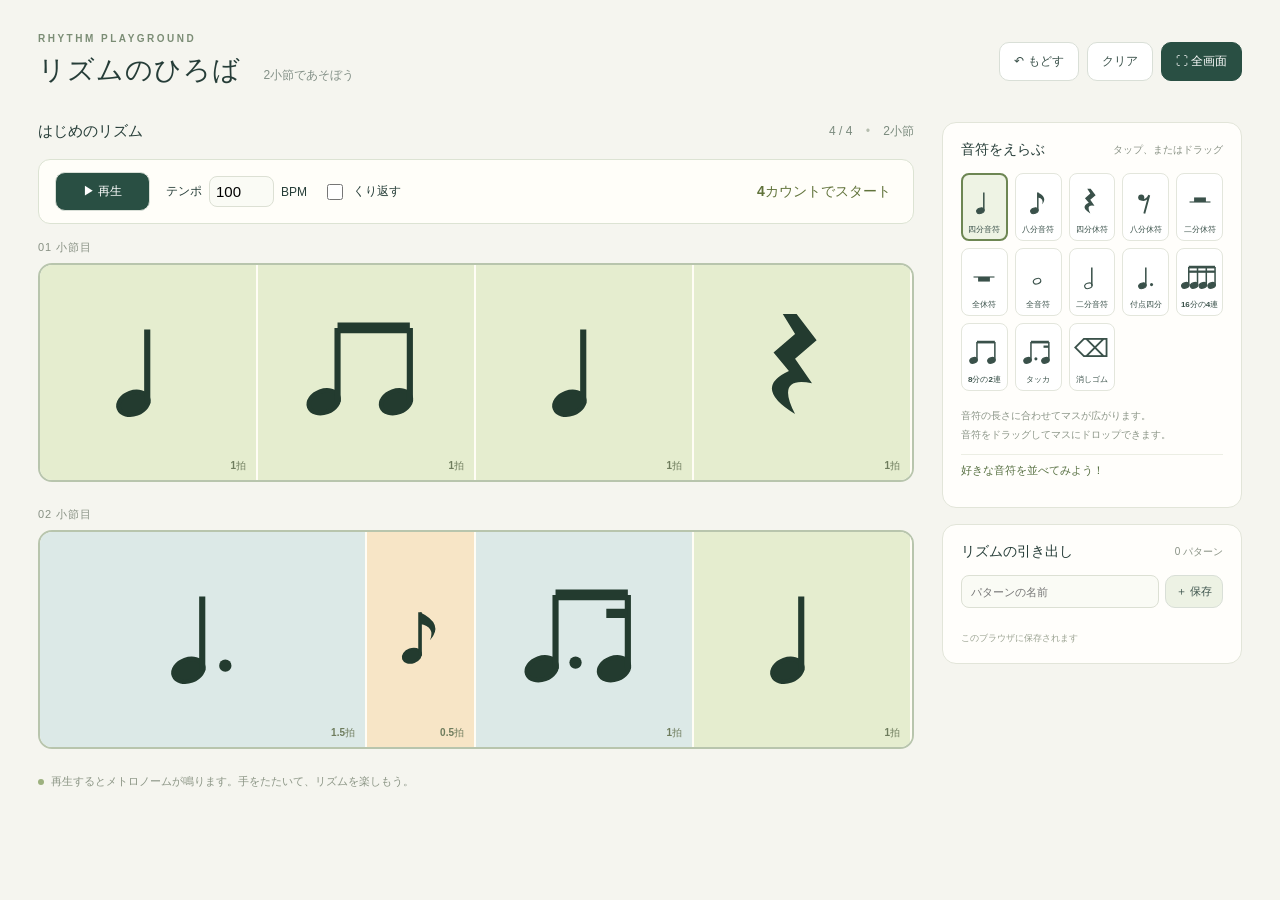
==== commit 98ce4a10: "Add half and whole rests to rhythm palette" ====
--- a/rhythm-standalone.html
+++ b/rhythm-standalone.html
@@ -1,14 +1,14 @@
 <!doctype html>
-<html lang="ja"><head><meta charset="UTF-8"><meta name="viewport" content="width=device-width,initial-scale=1"><title>リズムのひろば</title><style>:root{font-family:'Noto Sans JP',sans-serif;color:#263d38;background:#f5f5ef;font-synthesis:none}*{box-sizing:border-box}body{margin:0;padding:28px 38px 16px}button,input{font:inherit}button{cursor:pointer;border:1px solid #d9dfd7;border-radius:10px;background:#fff;color:#3a514a;padding:10px 14px;font-weight:600}button:hover{background:#edf1e8}button:focus-visible,input:focus-visible{outline:3px solid #df9f46;outline-offset:3px}.eyebrow{font-size:10px;font-weight:800;letter-spacing:2.5px;color:#7b8d75}header{display:flex;justify-content:space-between;align-items:center;margin-bottom:28px}h1{font-size:27px;letter-spacing:1px;margin:6px 0}h1 span{font-size:12px;font-weight:500;letter-spacing:0;margin-left:14px;color:#839087}.header-actions{display:flex;gap:8px}.header-actions button{font-size:12px}#fullscreen{background:#294f43;color:white;border-color:#294f43}main{display:grid;grid-template-columns:minmax(0,1fr) 300px;gap:28px;max-width:1800px;margin:auto}.workspace{min-width:0}.board-heading{display:flex;justify-content:space-between;align-items:center;margin:0 0 18px;font-weight:700;font-size:15px}.meter{font-size:12px;color:#7a8a7d;font-weight:500}.meter i{padding:0 10px;color:#b5bdae}#board{display:flex;flex-direction:column;gap:25px}.bar-label{font-size:11px;color:#889184;margin-bottom:8px;letter-spacing:1px}.bar{position:relative;width:100%;aspect-ratio:4;display:grid;grid-template-columns:repeat(4,1fr);border:2px solid #b8c5ad;border-radius:14px;overflow:hidden;background:#fffef9}.beat{border-right:2px solid #dce3d3;position:relative}.beat:last-child{border:0}.beat-number{position:absolute;bottom:8px;left:12px;color:#a8b29f;font-size:11px;font-weight:600}.slot{position:absolute;top:0;bottom:0;border:0;border-radius:0;padding:0;background:transparent;width:12.5%}.slot:hover{background:#ecf0e3}.note{position:absolute;top:0;bottom:0;padding:12px 6px 22px;border:0;border-right:2px solid #fffdf5;border-radius:0;display:flex;align-items:center;justify-content:center;background:#e5edcf;color:#233b2f;cursor:grab}.note:hover{background:#d8e5b9}.note[data-kind="eighth"],.note[data-kind="eighthRest"]{background:#f7e5c6}.note[data-kind="dotted"],.note[data-kind="takka"]{background:#dce9e7}.note[data-kind="half"],.note[data-kind="whole"]{background:#e8e3f0}.note svg{height:85%;width:100%;max-width:210px;overflow:visible;pointer-events:none}.note .duration{position:absolute;bottom:7px;right:10px;font-size:10px;color:#6e7c5d}.tools,.saved{background:#fffefb;border:1px solid #e2e5d9;border-radius:14px;padding:18px}.section-title{display:flex;align-items:center;justify-content:space-between;gap:8px;margin-bottom:14px}h2{font-size:14px;margin:0}.section-title>span{font-size:10px;color:#889184}#palette{display:grid;grid-template-columns:repeat(5,1fr);gap:7px}.pick{padding:6px 2px 5px;border-radius:8px;display:flex;align-items:center;flex-direction:column;border:1px solid #e3e6dc;min-width:0}.pick svg{width:40px;height:44px}.pick span{font-size:8px;white-space:nowrap}.pick.active{border:2px solid #6d8653;background:#eef3e4;padding:5px 1px 4px}.hint{font-size:10px;line-height:1.9;color:#8a9486;margin:15px 0 10px}#message{font-size:11px;color:#577042;min-height:35px;padding-top:8px;border-top:1px solid #eceee4}.saved{margin-top:16px}.save-form{display:flex;gap:6px}input{min-width:0;width:100%;border:1px solid #dce0d4;border-radius:8px;padding:9px;font-size:11px;background:#fafbf5}.save-form button{white-space:nowrap;padding:8px 10px;font-size:11px;background:#edf2e4}#patterns{margin-top:12px;display:flex;flex-direction:column;gap:6px}.pattern{display:flex;align-items:center;border:1px solid #e8ebdf;border-radius:8px;overflow:hidden}.pattern.chosen{border-color:#8da577;background:#f0f4e9}.load{flex:1;text-align:left;border:0;background:transparent;padding:10px;font-size:11px;border-radius:0}.delete{border:0;background:transparent;color:#a0a998;padding:8px 10px;font-size:15px}.storage-note{font-size:9px;color:#9aa291;margin:12px 0 0}footer{font-size:11px;color:#8b9585;display:flex;align-items:center;gap:7px;margin-top:25px}.dot{height:6px;width:6px;background:#9db17f;border-radius:50%}body.present aside,body.present footer,body.present h1 span{display:none}body.present main{grid-template-columns:1fr;max-width:min(150vh,1800px)}body.present header{margin-bottom:12px}body.present #board{gap:12px}body.present .bar-label{margin-bottom:3px}@media(min-width:1500px){main{grid-template-columns:minmax(0,1fr) 340px}.pick span{font-size:9px}}@media(max-width:950px){body{padding:20px}main{grid-template-columns:1fr}aside{display:grid;grid-template-columns:1fr 1fr;gap:16px}.saved{margin:0}header{gap:12px}h1 span{display:none}#palette{grid-template-columns:repeat(5,1fr)}}@media(max-width:550px){body{padding:14px}header{align-items:flex-start}h1{font-size:21px}.header-actions{flex-wrap:wrap;justify-content:flex-end}.header-actions button{padding:7px;font-size:10px}aside{grid-template-columns:1fr}.bar{border-radius:8px}.note{padding:6px 2px 16px}.note .duration{font-size:8px;bottom:4px;right:4px}.beat-number{bottom:4px;left:6px}}
+<html lang="ja"><head><meta charset="UTF-8"><meta name="viewport" content="width=device-width,initial-scale=1"><title>リズムのひろば</title><style>:root{font-family:'Noto Sans JP',sans-serif;color:#263d38;background:#f5f5ef;font-synthesis:none}*{box-sizing:border-box}body{margin:0;padding:28px 38px 16px}button,input{font:inherit}button{cursor:pointer;border:1px solid #d9dfd7;border-radius:10px;background:#fff;color:#3a514a;padding:10px 14px;font-weight:600}button:hover{background:#edf1e8}button:focus-visible,input:focus-visible{outline:3px solid #df9f46;outline-offset:3px}.eyebrow{font-size:10px;font-weight:800;letter-spacing:2.5px;color:#7b8d75}header{display:flex;justify-content:space-between;align-items:center;margin-bottom:28px}h1{font-size:27px;letter-spacing:1px;margin:6px 0}h1 span{font-size:12px;font-weight:500;letter-spacing:0;margin-left:14px;color:#839087}.header-actions{display:flex;gap:8px}.header-actions button{font-size:12px}#fullscreen{background:#294f43;color:white;border-color:#294f43}main{display:grid;grid-template-columns:minmax(0,1fr) 300px;gap:28px;max-width:1800px;margin:auto}.workspace{min-width:0}.board-heading{display:flex;justify-content:space-between;align-items:center;margin:0 0 18px;font-weight:700;font-size:15px}.meter{font-size:12px;color:#7a8a7d;font-weight:500}.meter i{padding:0 10px;color:#b5bdae}#board{display:flex;flex-direction:column;gap:25px}.bar-label{font-size:11px;color:#889184;margin-bottom:8px;letter-spacing:1px}.bar{position:relative;width:100%;aspect-ratio:4;display:grid;grid-template-columns:repeat(4,1fr);border:2px solid #b8c5ad;border-radius:14px;overflow:hidden;background:#fffef9}.beat{border-right:2px solid #dce3d3;position:relative}.beat:last-child{border:0}.beat-number{position:absolute;bottom:8px;left:12px;color:#a8b29f;font-size:11px;font-weight:600}.slot{position:absolute;top:0;bottom:0;border:0;border-radius:0;padding:0;background:transparent;width:12.5%}.slot:hover{background:#ecf0e3}.note{position:absolute;top:0;bottom:0;padding:12px 6px 22px;border:0;border-right:2px solid #fffdf5;border-radius:0;display:flex;align-items:center;justify-content:center;background:#e5edcf;color:#233b2f;cursor:grab}.note:hover{background:#d8e5b9}.note[data-kind="eighth"],.note[data-kind="eighthRest"]{background:#f7e5c6}.note[data-kind="dotted"],.note[data-kind="takka"]{background:#dce9e7}.note[data-kind="half"],.note[data-kind="whole"],.note[data-kind="halfRest"],.note[data-kind="wholeRest"]{background:#e8e3f0}.note svg{height:85%;width:100%;max-width:210px;overflow:visible;pointer-events:none}.note .duration{position:absolute;bottom:7px;right:10px;font-size:10px;color:#6e7c5d}.tools,.saved{background:#fffefb;border:1px solid #e2e5d9;border-radius:14px;padding:18px}.section-title{display:flex;align-items:center;justify-content:space-between;gap:8px;margin-bottom:14px}h2{font-size:14px;margin:0}.section-title>span{font-size:10px;color:#889184}#palette{display:grid;grid-template-columns:repeat(5,1fr);gap:7px}.pick{padding:6px 2px 5px;border-radius:8px;display:flex;align-items:center;flex-direction:column;border:1px solid #e3e6dc;min-width:0}.pick svg{width:40px;height:44px}.pick span{font-size:8px;white-space:nowrap}.pick.active{border:2px solid #6d8653;background:#eef3e4;padding:5px 1px 4px}.hint{font-size:10px;line-height:1.9;color:#8a9486;margin:15px 0 10px}#message{font-size:11px;color:#577042;min-height:35px;padding-top:8px;border-top:1px solid #eceee4}.saved{margin-top:16px}.save-form{display:flex;gap:6px}input{min-width:0;width:100%;border:1px solid #dce0d4;border-radius:8px;padding:9px;font-size:11px;background:#fafbf5}.save-form button{white-space:nowrap;padding:8px 10px;font-size:11px;background:#edf2e4}#patterns{margin-top:12px;display:flex;flex-direction:column;gap:6px}.pattern{display:flex;align-items:center;border:1px solid #e8ebdf;border-radius:8px;overflow:hidden}.pattern.chosen{border-color:#8da577;background:#f0f4e9}.load{flex:1;text-align:left;border:0;background:transparent;padding:10px;font-size:11px;border-radius:0}.delete{border:0;background:transparent;color:#a0a998;padding:8px 10px;font-size:15px}.storage-note{font-size:9px;color:#9aa291;margin:12px 0 0}footer{font-size:11px;color:#8b9585;display:flex;align-items:center;gap:7px;margin-top:25px}.dot{height:6px;width:6px;background:#9db17f;border-radius:50%}body.present aside,body.present footer,body.present h1 span{display:none}body.present main{grid-template-columns:1fr;max-width:min(150vh,1800px)}body.present header{margin-bottom:12px}body.present #board{gap:12px}body.present .bar-label{margin-bottom:3px}@media(min-width:1500px){main{grid-template-columns:minmax(0,1fr) 340px}.pick span{font-size:9px}}@media(max-width:950px){body{padding:20px}main{grid-template-columns:1fr}aside{display:grid;grid-template-columns:1fr 1fr;gap:16px}.saved{margin:0}header{gap:12px}h1 span{display:none}#palette{grid-template-columns:repeat(5,1fr)}}@media(max-width:550px){body{padding:14px}header{align-items:flex-start}h1{font-size:21px}.header-actions{flex-wrap:wrap;justify-content:flex-end}.header-actions button{padding:7px;font-size:10px}aside{grid-template-columns:1fr}.bar{border-radius:8px}.note{padding:6px 2px 16px}.note .duration{font-size:8px;bottom:4px;right:4px}.beat-number{bottom:4px;left:6px}}
 .transport{display:flex;align-items:center;gap:16px;flex-wrap:wrap;margin-bottom:16px;padding:12px 16px;background:#fffef9;border:1px solid #dce3d3;border-radius:12px;font-size:12px}.transport #play{background:#294f43;color:white;min-width:95px}.tempo-label,.loop-label{display:flex;align-items:center;gap:7px}.tempo-label input{width:65px;font-size:15px;padding:6px}.loop-label input{width:16px;height:16px;accent-color:#294f43}#play-status{margin-left:auto;font-weight:700;color:#61733b;font-size:14px;min-width:140px}.beat-cursor{position:absolute;top:0;bottom:0;width:25%;pointer-events:none;z-index:4;background:rgba(255,198,53,.24);box-shadow:inset 0 0 0 5px #e4a92d}.note.playing-note svg{filter:drop-shadow(0 0 5px #e6a832);color:#805400}.drop-preview{display:none;position:absolute;top:0;bottom:0;z-index:6;pointer-events:none;background:#b7dfb577;box-shadow:inset 0 0 0 4px #488356}.drop-preview.visible{display:block}.drop-preview.invalid{background:#f3aaaa88;box-shadow:inset 0 0 0 4px #bd5252}.pick[draggable=true]{cursor:grab}body.present main{max-width:min(136vh,1800px)}body.present .transport{padding:7px 12px;margin-bottom:10px}body.present .board-heading{margin-bottom:8px}@media(max-width:550px){.transport{gap:10px;padding:10px}#play-status{width:100%;margin:0}}
 </style></head>
 <body><header><div><span class="eyebrow">RHYTHM PLAYGROUND</span><h1>リズムのひろば <span>2小節であそぼう</span></h1></div><div class="header-actions"><button id="undo">↶ もどす</button><button id="clear">クリア</button><button id="fullscreen">⛶ 全画面</button></div></header>
 <main><section class="workspace"><div class="board-heading"><span id="pattern-title">はじめのリズム</span><span class="meter">4 / 4 <i>•</i> 2小節</span></div><div class="transport" aria-label="メトロノーム"><button id="play" aria-pressed="false">▶ 再生</button><label class="tempo-label">テンポ <input id="tempo" type="number" min="40" max="240" value="100" inputmode="numeric"> BPM</label><label class="loop-label"><input id="loop" type="checkbox">くり返す</label><output id="play-status" role="status" aria-live="polite">4カウントでスタート</output></div><div id="board" aria-label="2小節のリズム"></div></section>
 <aside><section class="tools"><div class="section-title"><h2>音符をえらぶ</h2><span>タップ、またはドラッグ</span></div><div id="palette"></div><p class="hint">音符の長さに合わせてマスが広がります。<br>音符をドラッグしてマスにドロップできます。</p><div id="message" role="status" aria-live="polite">好きな音符を並べてみよう！</div></section>
-<section class="saved"><div class="section-title"><h2>リズムの引き出し</h2><span id="save-count"></span></div><div class="save-form"><input id="name" maxlength="30" placeholder="パターンの名前" aria-label="保存するパターンの名前"><button id="save">＋ 保存</button></div><div id="patterns"></div><p class="storage-note">このブラウザに保存されます</p></section></aside></main><footer><span class="dot"></span>再生するとメトロノームが鳴ります。手をたたいて、リズムを楽しもう。</footer><script>const TYPES=[['quarter','四分音符',2],['eighth','八分音符',1],['quarterRest','四分休符',2],['eighthRest','八分休符',1],['whole','全音符',8],['half','二分音符',4],['dotted','付点四分',3],['sixteenths','16分の4連',2],['eighths','8分の2連',2],['takka','タッカ',2]];
+<section class="saved"><div class="section-title"><h2>リズムの引き出し</h2><span id="save-count"></span></div><div class="save-form"><input id="name" maxlength="30" placeholder="パターンの名前" aria-label="保存するパターンの名前"><button id="save">＋ 保存</button></div><div id="patterns"></div><p class="storage-note">このブラウザに保存されます</p></section></aside></main><footer><span class="dot"></span>再生するとメトロノームが鳴ります。手をたたいて、リズムを楽しもう。</footer><script>const TYPES=[['quarter','四分音符',2],['eighth','八分音符',1],['quarterRest','四分休符',2],['eighthRest','八分休符',1],['halfRest','二分休符',4],['wholeRest','全休符',8],['whole','全音符',8],['half','二分音符',4],['dotted','付点四分',3],['sixteenths','16分の4連',2],['eighths','8分の2連',2],['takka','タッカ',2]];
 const head=(x,y,open=false)=>`<ellipse cx="${x}" cy="${y}" rx="10" ry="7" transform="rotate(-20 ${x} ${y})" fill="${open?'white':'currentColor'}" stroke="currentColor" stroke-width="3"/>`;
 const stem=(x,y)=>`<path d="M${x+9} ${y}V${y-48}" stroke="currentColor" stroke-width="4"/>`;
-function symbol(kind){let s='';if(kind==='whole')s=head(50,61,true);else if(kind==='quarterRest')s='<path d="M49 15L62 32L48 44L59 60Q35 55 48 80Q20 63 44 52L34 40L48 28L40 15Z" fill="currentColor"/>';else if(kind==='eighthRest')s='<circle cx="40" cy="38" r="8" fill="currentColor"/><path d="M41 44Q53 48 61 32L48 80" fill="none" stroke="currentColor" stroke-width="5"/>';else if(['sixteenths','eighths','takka'].includes(kind)){const xs=kind==='sixteenths'?[14,37,60,83]:[25,72];s=xs.map(x=>head(x,72)+stem(x,72)).join('');s+=`<path d="M${xs[0]+9} 24H${xs.at(-1)+9}" stroke="currentColor" stroke-width="7"/>`;if(kind==='sixteenths')s+=`<path d="M23 36H92" stroke="currentColor" stroke-width="6"/>`;if(kind==='takka')s+='<circle cx="47" cy="68" r="4" fill="currentColor"/><path d="M67 36H81" stroke="currentColor" stroke-width="6"/>';}else{s=head(43,73,kind==='half')+stem(43,73);if(kind==='eighth')s+='<path d="M52 25Q79 38 63 56Q69 41 52 38Z" fill="currentColor"/>';if(kind==='dotted')s+='<circle cx="67" cy="70" r="4" fill="currentColor"/>';}return `<svg viewBox="0 0 105 100" aria-hidden="true">${s}</svg>`;}
+function symbol(kind){let s='';if(kind==='whole')s=head(50,61,true);else if(kind==='halfRest'||kind==='wholeRest')s=`<path d="M25 50H80" stroke="currentColor" stroke-width="3"/><rect x="37" y="${kind==='halfRest'?38:50}" width="31" height="12" fill="currentColor"/>`;else if(kind==='quarterRest')s='<path d="M49 15L62 32L48 44L59 60Q35 55 48 80Q20 63 44 52L34 40L48 28L40 15Z" fill="currentColor"/>';else if(kind==='eighthRest')s='<circle cx="40" cy="38" r="8" fill="currentColor"/><path d="M41 44Q53 48 61 32L48 80" fill="none" stroke="currentColor" stroke-width="5"/>';else if(['sixteenths','eighths','takka'].includes(kind)){const xs=kind==='sixteenths'?[14,37,60,83]:[25,72];s=xs.map(x=>head(x,72)+stem(x,72)).join('');s+=`<path d="M${xs[0]+9} 24H${xs.at(-1)+9}" stroke="currentColor" stroke-width="7"/>`;if(kind==='sixteenths')s+=`<path d="M23 36H92" stroke="currentColor" stroke-width="6"/>`;if(kind==='takka')s+='<circle cx="47" cy="68" r="4" fill="currentColor"/><path d="M67 36H81" stroke="currentColor" stroke-width="6"/>';}else{s=head(43,73,kind==='half')+stem(43,73);if(kind==='eighth')s+='<path d="M52 25Q79 38 63 56Q69 41 52 38Z" fill="currentColor"/>';if(kind==='dotted')s+='<circle cx="67" cy="70" r="4" fill="currentColor"/>';}return `<svg viewBox="0 0 105 100" aria-hidden="true">${s}</svg>`;}
 let notes=[{bar:0,start:0,kind:'quarter'},{bar:0,start:2,kind:'eighths'},{bar:0,start:4,kind:'quarter'},{bar:0,start:6,kind:'quarterRest'},{bar:1,start:0,kind:'dotted'},{bar:1,start:3,kind:'eighth'},{bar:1,start:4,kind:'takka'},{bar:1,start:6,kind:'quarter'}];let selected='quarter',history=[],active=null,drag=null;
 const $=s=>document.querySelector(s),len=k=>TYPES.find(t=>t[0]===k)[2],copy=x=>JSON.parse(JSON.stringify(x));let patterns=[];try{patterns=JSON.parse(localStorage.getItem('rhythm-patterns-v1')||'[]');if(!Array.isArray(patterns))patterns=[];patterns=patterns.filter(p=>typeof p.name==='string'&&Array.isArray(p.notes)&&p.notes.every(n=>[0,1].includes(n.bar)&&Number.isInteger(n.start)&&n.start>=0&&TYPES.some(t=>t[0]===n.kind)&&n.start+len(n.kind)<=8));}catch{}
 function say(t){$('#message').textContent=t;}function remember(){history.push(copy(notes));if(history.length>40)history.shift();}function changed(){active=null;$('#pattern-title').textContent='編集中のリズム';render();}function place(bar,start){if(selected==='erase'){const hit=notes.find(n=>n.bar===bar&&start>=n.start&&start<n.start+len(n.kind));if(hit){remember();notes=notes.filter(n=>n!==hit);changed();}return;}const size=len(selected);if(start+size>8){say('小節の中に収まる場所を選んでね。');return;}remember();notes=notes.filter(n=>n.bar!==bar||n.start>=start+size||n.start+len(n.kind)<=start);notes.push({bar,start,kind:selected});changed();say('配置しました。ほかの音符も並べてみよう！');}
